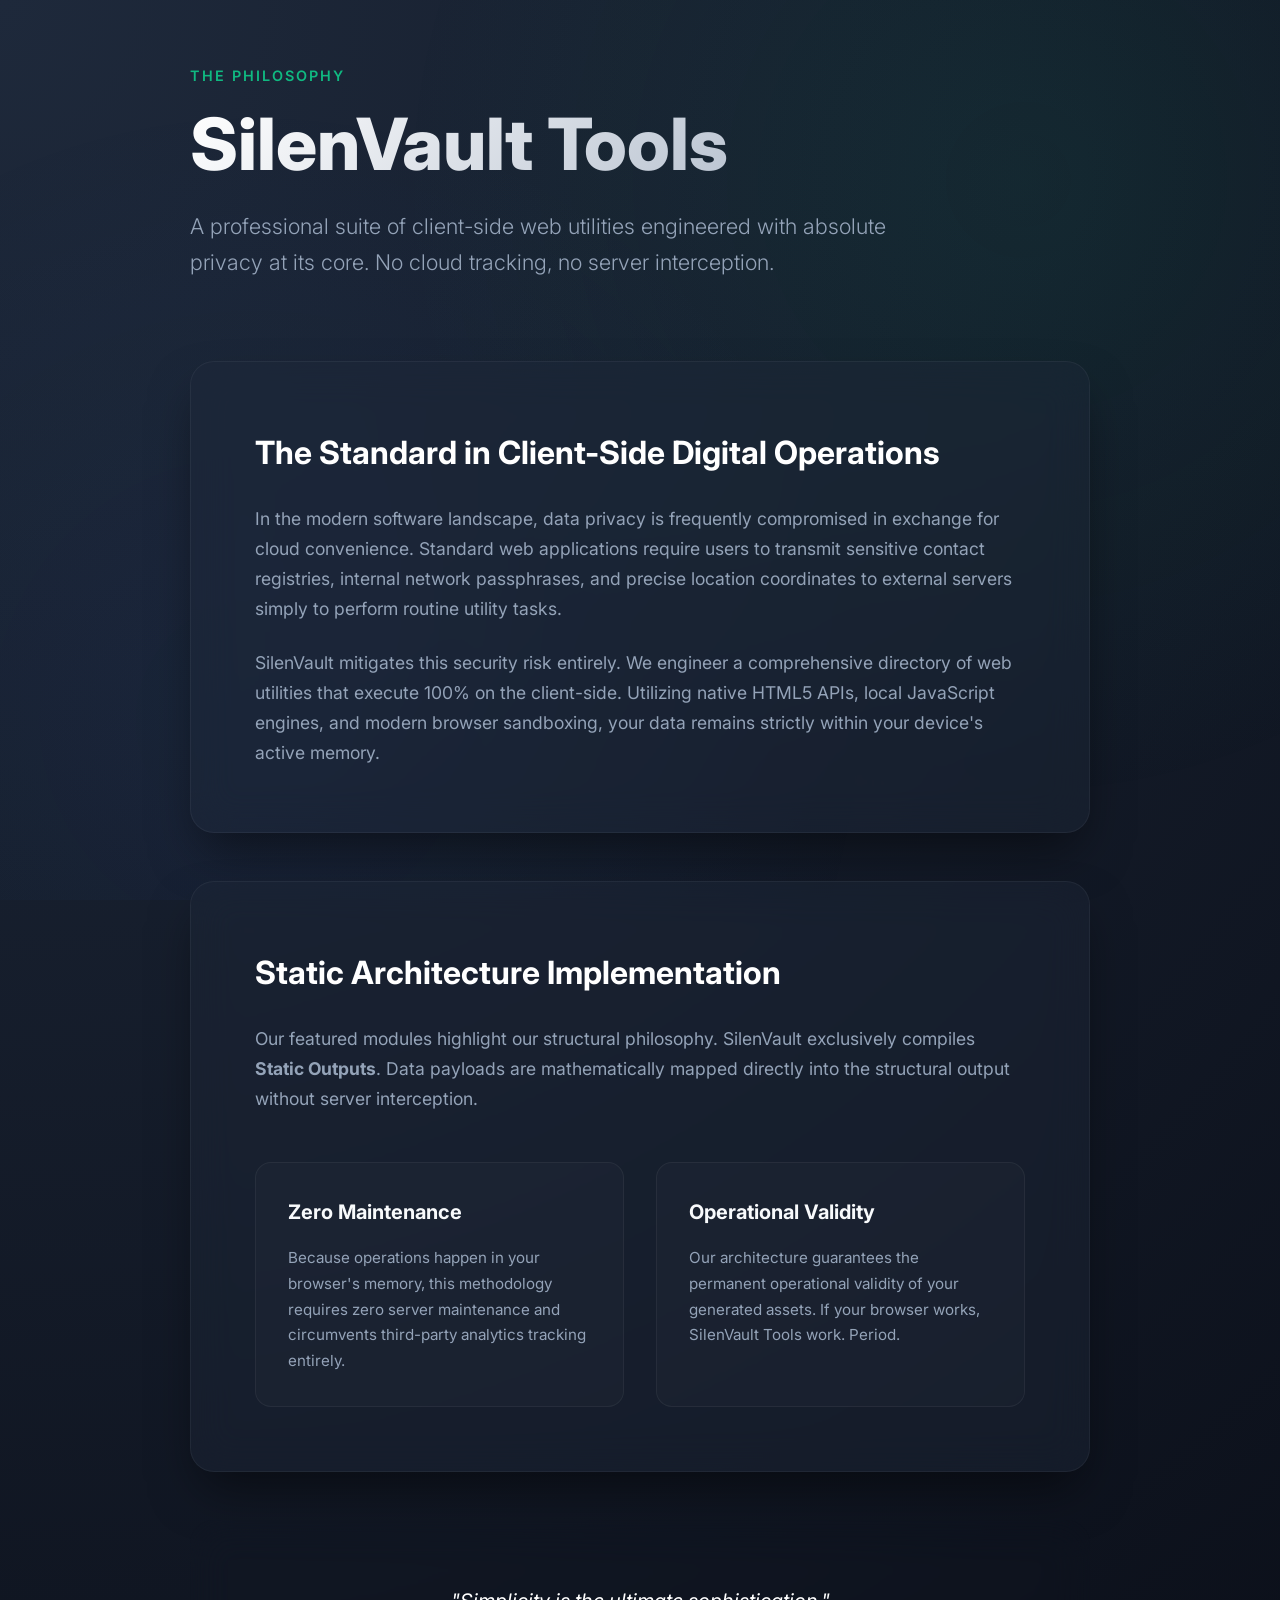
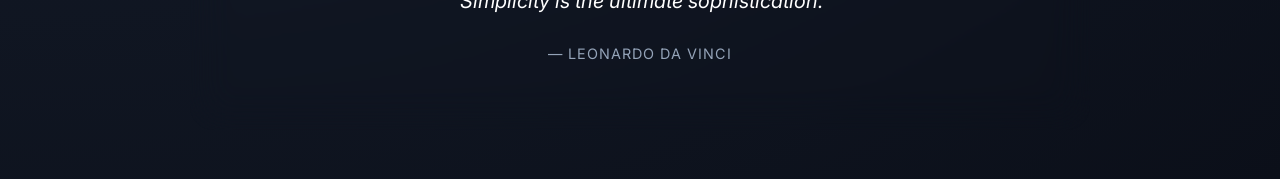
==== tools.silenvault/index.html @ 4b83068c "feat: Replace tool hub with comprehensive About page for tools.silenvault" ====
<!DOCTYPE html>
<html lang="en">
<head>
    <meta charset="UTF-8">
    <meta name="viewport" content="width=device-width, initial-scale=1.0, viewport-fit=cover">
    <title>About SilenVault Tools</title>
    <meta name="description" content="Discover the philosophy and architecture behind SilenVault Tools: Absolute privacy through local client-side processing.">
    <link href="https://fonts.googleapis.com/css2?family=Inter:wght@300;400;600;800&display=swap" rel="stylesheet">
    <style>
        :root {
            --bg-color: #0b0f19;
            --text-primary: #f8fafc;
            --text-secondary: #94a3b8;
            --accent-primary: #10b981;
            --accent-secondary: #3b82f6;
            --card-bg: rgba(30, 41, 59, 0.4);
            --border-color: rgba(255, 255, 255, 0.05);
        }

        * {
            margin: 0;
            padding: 0;
            box-sizing: border-box;
            user-select: none;
        }

        body {
            font-family: 'Inter', sans-serif;
            background-color: var(--bg-color);
            color: var(--text-primary);
            min-height: 100vh;
            padding: env(safe-area-inset-top) 5% env(safe-area-inset-bottom);
            background: radial-gradient(circle at top left, #1e293b, #0b0f19);
            line-height: 1.7;
        }

        .container {
            max-width: 900px;
            margin: 0 auto;
            position: relative;
            z-index: 10;
        }

        header {
            text-align: left;
            margin-bottom: 5rem;
            padding-top: 4rem;
            animation: fadeInDown 1s ease-out;
        }

        .eyebrow {
            color: var(--accent-primary);
            text-transform: uppercase;
            letter-spacing: 2px;
            font-weight: 600;
            font-size: 0.9rem;
            margin-bottom: 1rem;
            display: block;
        }

        h1 {
            font-size: clamp(2.5rem, 6vw, 4.5rem);
            font-weight: 800;
            margin-bottom: 1.5rem;
            line-height: 1.1;
            background: linear-gradient(135deg, #fff, #94a3b8);
            -webkit-background-clip: text;
            -webkit-text-fill-color: transparent;
            background-clip: text;
        }

        .lead-text {
            color: var(--text-secondary);
            font-size: clamp(1.1rem, 2vw, 1.35rem);
            max-width: 750px;
            font-weight: 300;
        }

        .content-section {
            background: var(--card-bg);
            backdrop-filter: blur(20px);
            -webkit-backdrop-filter: blur(20px);
            border: 1px solid var(--border-color);
            border-radius: 24px;
            padding: 4rem;
            margin-bottom: 3rem;
            animation: fadeInUp 1s ease-out 0.2s both;
            box-shadow: 0 25px 50px -12px rgba(0, 0, 0, 0.5);
        }

        .content-section h2 {
            font-size: 2rem;
            margin-bottom: 1.5rem;
            color: #fff;
            display: flex;
            align-items: center;
            gap: 1rem;
        }

        .content-section p {
            color: var(--text-secondary);
            font-size: 1.1rem;
            margin-bottom: 1.5rem;
        }

        .content-section p:last-child {
            margin-bottom: 0;
        }

        .grid-features {
            display: grid;
            grid-template-columns: repeat(auto-fit, minmax(300px, 1fr));
            gap: 2rem;
            margin-top: 3rem;
        }

        .feature-box {
            padding: 2rem;
            background: rgba(255, 255, 255, 0.02);
            border-radius: 16px;
            border: 1px solid var(--border-color);
        }

        .feature-box h3 {
            font-size: 1.25rem;
            margin-bottom: 1rem;
            color: var(--text-primary);
        }

        .feature-box p {
            font-size: 0.95rem;
            color: var(--text-secondary);
        }

        .glow {
            position: fixed;
            top: 0;
            left: 0;
            width: 100vw;
            height: 100vh;
            background: radial-gradient(circle at 80% 20%, rgba(16, 185, 129, 0.08) 0%, transparent 50%),
                        radial-gradient(circle at 20% 80%, rgba(59, 130, 246, 0.05) 0%, transparent 50%);
            pointer-events: none;
            z-index: 0;
        }

        @keyframes fadeInDown {
            from { opacity: 0; transform: translateY(-30px); }
            to { opacity: 1; transform: translateY(0); }
        }
        
        @keyframes fadeInUp {
            from { opacity: 0; transform: translateY(30px); }
            to { opacity: 1; transform: translateY(0); }
        }

        /* Mobile adjustments */
        @media (max-width: 768px) {
            .content-section {
                padding: 2.5rem 1.5rem;
            }
        }
    </style>
</head>
<body>
    <div class="glow"></div>
    
    <div class="container">
        <header>
            <span class="eyebrow">The Philosophy</span>
            <h1>SilenVault Tools</h1>
            <p class="lead-text">A professional suite of client-side web utilities engineered with absolute privacy at its core. No cloud tracking, no server interception.</p>
        </header>

        <main>
            <section class="content-section">
                <h2>The Standard in Client-Side Digital Operations</h2>
                <p>In the modern software landscape, data privacy is frequently compromised in exchange for cloud convenience. Standard web applications require users to transmit sensitive contact registries, internal network passphrases, and precise location coordinates to external servers simply to perform routine utility tasks.</p>
                <p>SilenVault mitigates this security risk entirely. We engineer a comprehensive directory of web utilities that execute 100% on the client-side. Utilizing native HTML5 APIs, local JavaScript engines, and modern browser sandboxing, your data remains strictly within your device's active memory.</p>
            </section>

            <section class="content-section" style="animation-delay: 0.4s;">
                <h2>Static Architecture Implementation</h2>
                <p>Our featured modules highlight our structural philosophy. SilenVault exclusively compiles <strong>Static Outputs</strong>. Data payloads are mathematically mapped directly into the structural output without server interception.</p>
                
                <div class="grid-features">
                    <div class="feature-box">
                        <h3>Zero Maintenance</h3>
                        <p>Because operations happen in your browser's memory, this methodology requires zero server maintenance and circumvents third-party analytics tracking entirely.</p>
                    </div>
                    <div class="feature-box">
                        <h3>Operational Validity</h3>
                        <p>Our architecture guarantees the permanent operational validity of your generated assets. If your browser works, SilenVault Tools work. Period.</p>
                    </div>
                </div>
            </section>

            <section class="content-section" style="animation-delay: 0.6s; text-align: center; background: transparent; border: none; box-shadow: none;">
                <p style="font-style: italic; font-size: 1.25rem; color: #fff;">"Simplicity is the ultimate sophistication."</p>
                <p style="font-size: 0.9rem; margin-top: 0.5rem; text-transform: uppercase; letter-spacing: 1px;">— Leonardo da Vinci</p>
            </section>
        </main>
    </div>
</body>
</html>
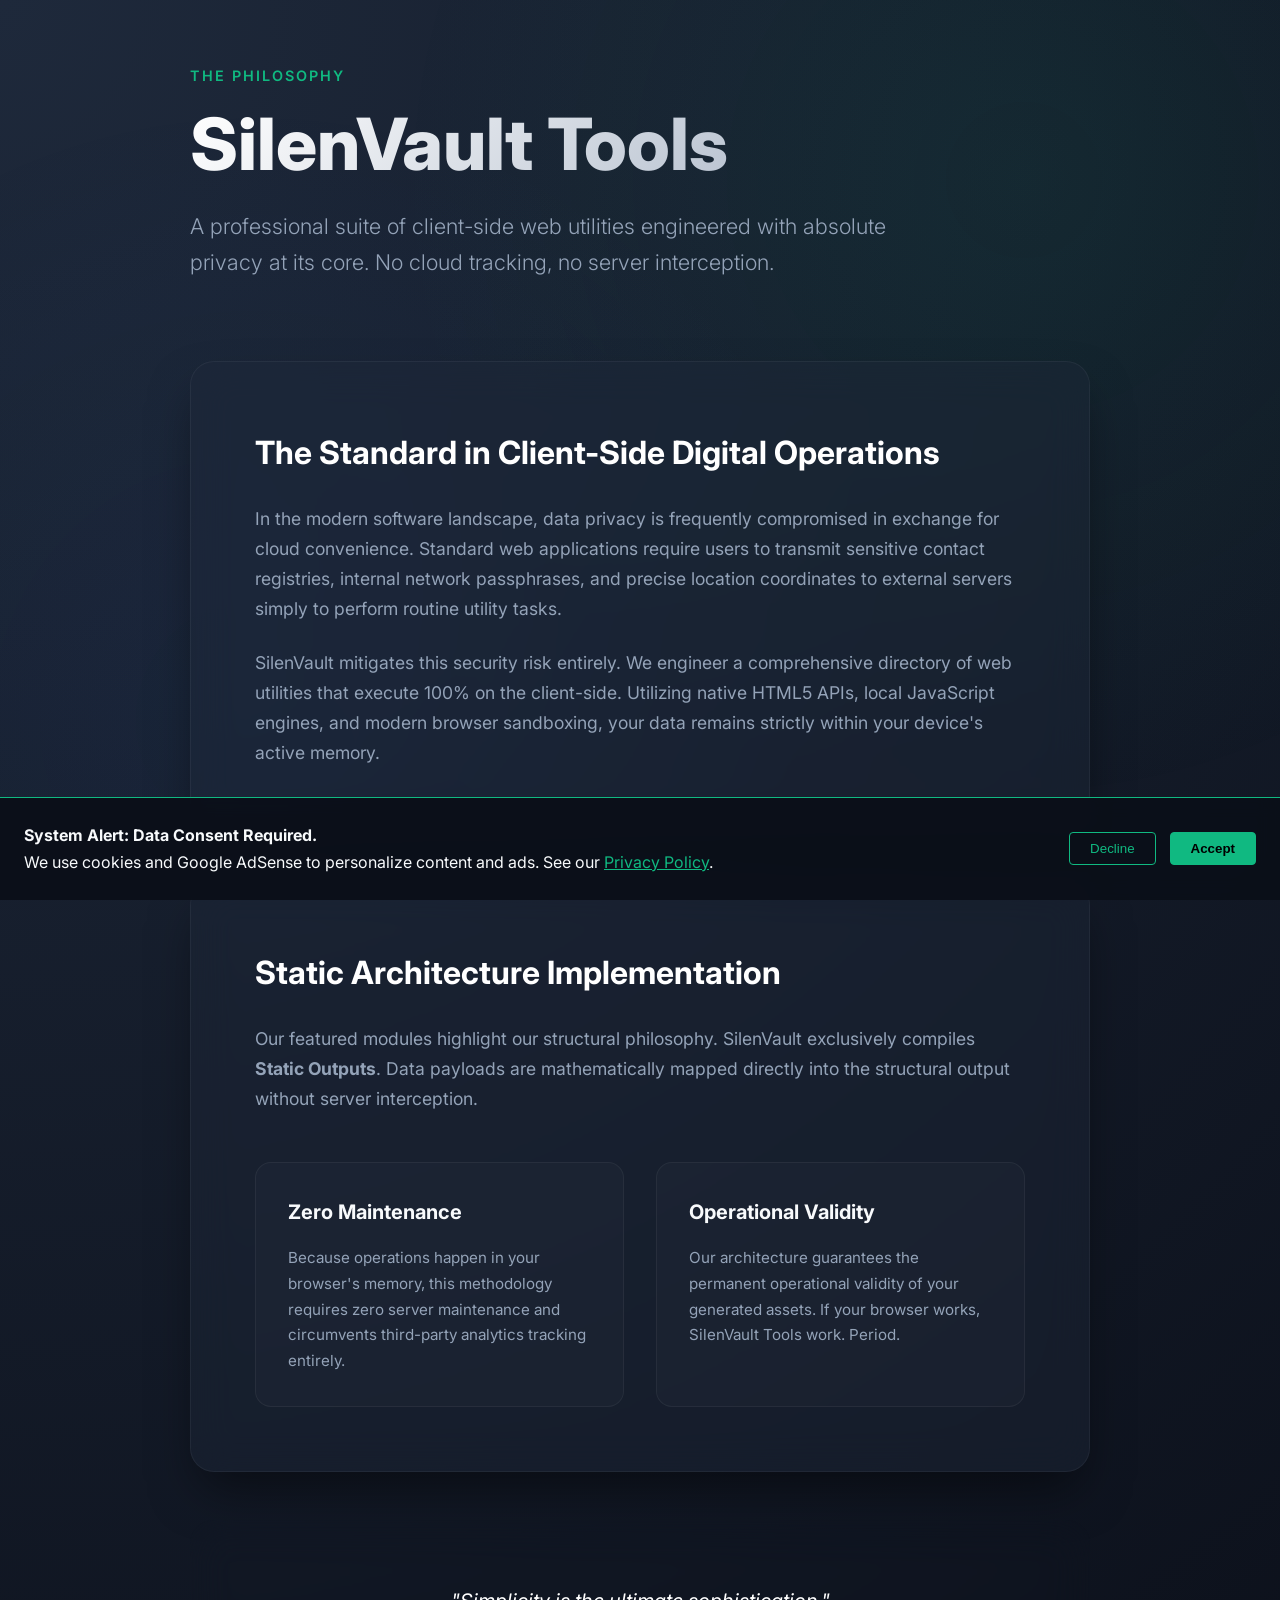
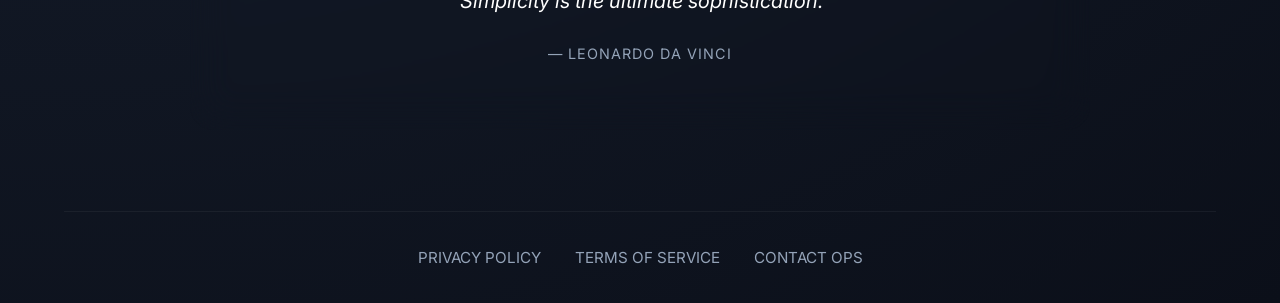
==== commit 74b312f4: "feat: AdSense Compliance and Futuristic Overhaul" ====
--- a/tools.silenvault/index.html
+++ b/tools.silenvault/index.html
@@ -201,5 +201,25 @@
             </section>
         </main>
     </div>
+
+    <!-- AdSense Compliance Footer -->
+    <footer style="margin-top: 5rem; text-align: center; border-top: 1px solid rgba(255, 255, 255, 0.05); padding: 2rem 0; font-family: 'Inter', sans-serif;">
+        <a href="https://silenvault.com/privacy.html" style="color: #94a3b8; text-decoration: none; margin: 0 15px; font-size: 0.95rem; text-transform: uppercase;">Privacy Policy</a>
+        <a href="https://silenvault.com/terms.html" style="color: #94a3b8; text-decoration: none; margin: 0 15px; font-size: 0.95rem; text-transform: uppercase;">Terms of Service</a>
+        <a href="mailto:legal@silenvault.com" style="color: #94a3b8; text-decoration: none; margin: 0 15px; font-size: 0.95rem; text-transform: uppercase;">Contact Ops</a>
+    </footer>
+
+    <!-- Google CMP Mockup -->
+    <div id="cmp-banner" style="position: fixed; bottom: 0; left: 0; width: 100%; background: rgba(11, 15, 25, 0.95); border-top: 1px solid #10b981; padding: 1.5rem; display: flex; justify-content: space-between; align-items: center; z-index: 9999; backdrop-filter: blur(10px); transform: translateY(100%); animation: slideUp 0.5s forwards 1s;">
+        <div style="color: #f8fafc; font-size: 1rem;">
+            <strong>System Alert: Data Consent Required.</strong><br>
+            We use cookies and Google AdSense to personalize content and ads. See our <a href="https://silenvault.com/privacy.html" style="color:#10b981;">Privacy Policy</a>.
+        </div>
+        <div>
+            <button onclick="document.getElementById('cmp-banner').style.display = 'none'" style="background: transparent; border: 1px solid #10b981; color: #10b981; padding: 8px 20px; cursor: pointer; margin-left: 10px; border-radius: 4px;">Decline</button>
+            <button onclick="document.getElementById('cmp-banner').style.display = 'none'" style="background: #10b981; border: 1px solid #10b981; color: #000; padding: 8px 20px; cursor: pointer; margin-left: 10px; font-weight: bold; border-radius: 4px;">Accept</button>
+        </div>
+    </div>
+    <style>@keyframes slideUp { to { transform: translateY(0); } }</style>
 </body>
 </html>
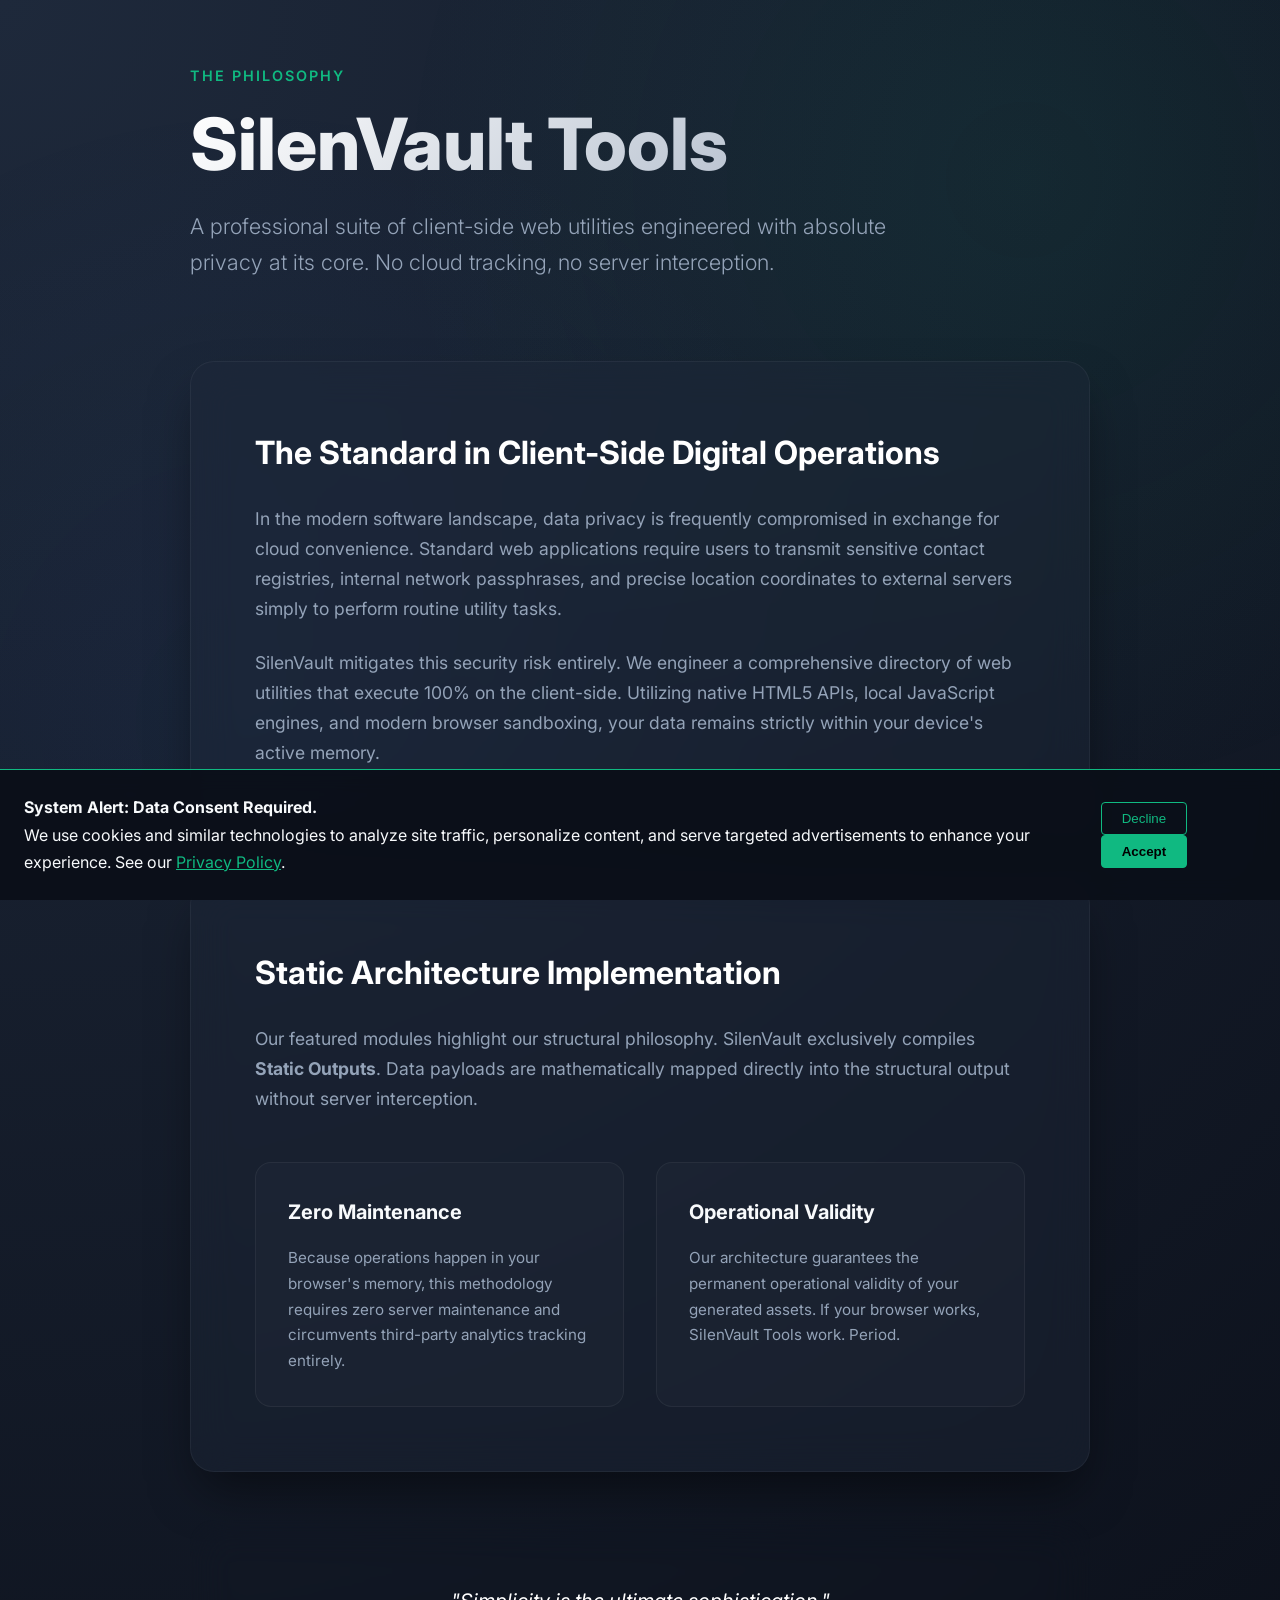
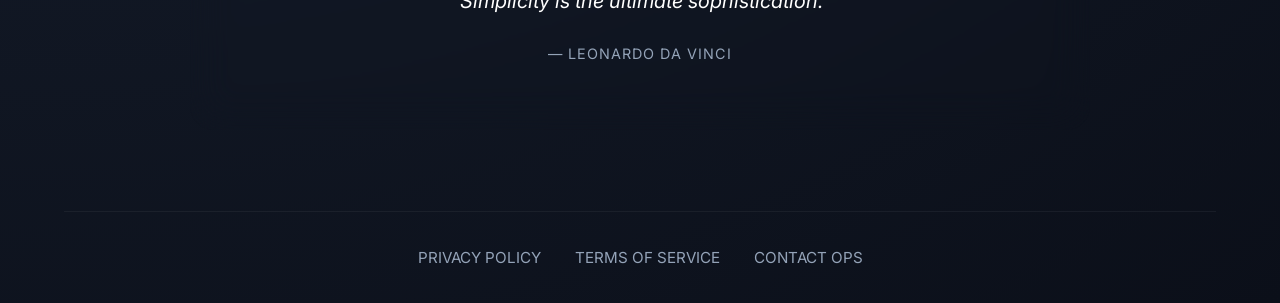
==== commit 7fec7f93: "chore: Update cookie consent wording to professional standard" ====
--- a/tools.silenvault/index.html
+++ b/tools.silenvault/index.html
@@ -213,7 +213,7 @@
     <div id="cmp-banner" style="position: fixed; bottom: 0; left: 0; width: 100%; background: rgba(11, 15, 25, 0.95); border-top: 1px solid #10b981; padding: 1.5rem; display: flex; justify-content: space-between; align-items: center; z-index: 9999; backdrop-filter: blur(10px); transform: translateY(100%); animation: slideUp 0.5s forwards 1s;">
         <div style="color: #f8fafc; font-size: 1rem;">
             <strong>System Alert: Data Consent Required.</strong><br>
-            We use cookies and Google AdSense to personalize content and ads. See our <a href="https://silenvault.com/privacy.html" style="color:#10b981;">Privacy Policy</a>.
+            We use cookies and similar technologies to analyze site traffic, personalize content, and serve targeted advertisements to enhance your experience. See our <a href="https://silenvault.com/privacy.html" style="color:#10b981;">Privacy Policy</a>.
         </div>
         <div>
             <button onclick="document.getElementById('cmp-banner').style.display = 'none'" style="background: transparent; border: 1px solid #10b981; color: #10b981; padding: 8px 20px; cursor: pointer; margin-left: 10px; border-radius: 4px;">Decline</button>
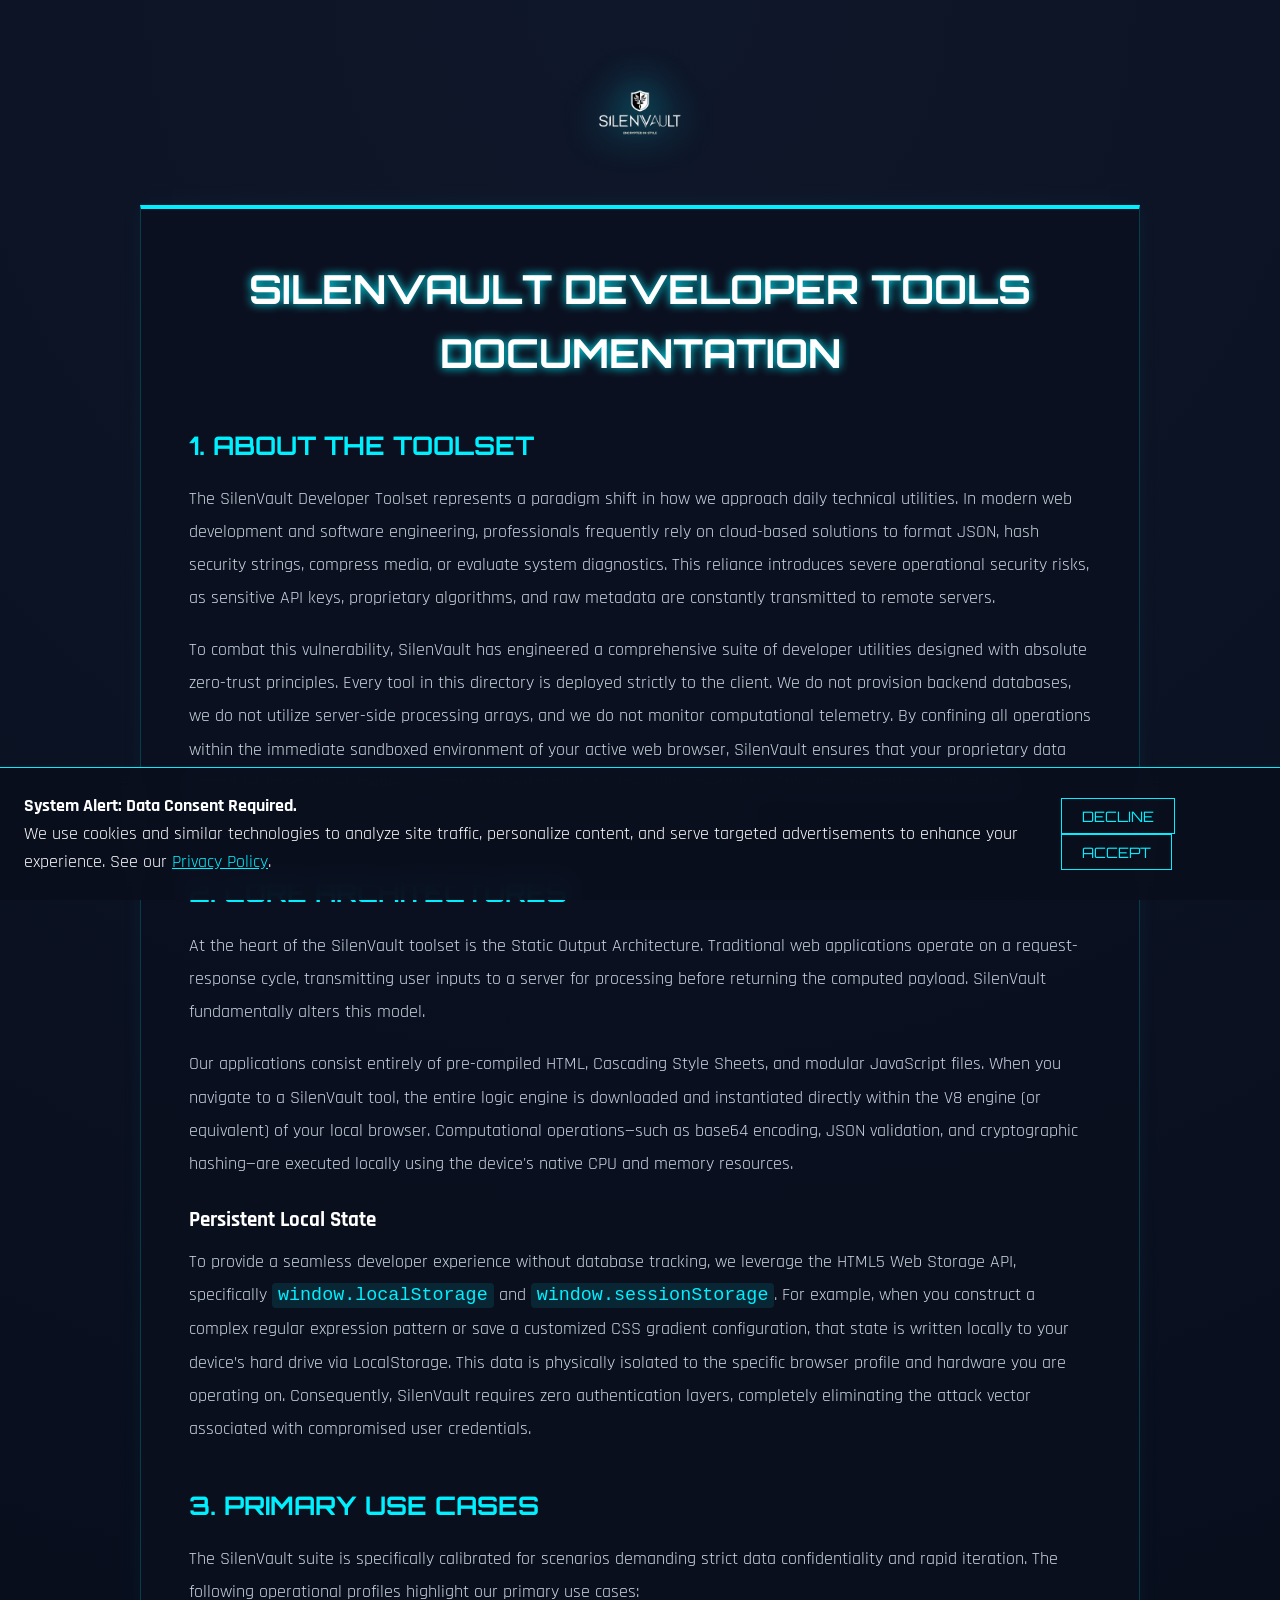
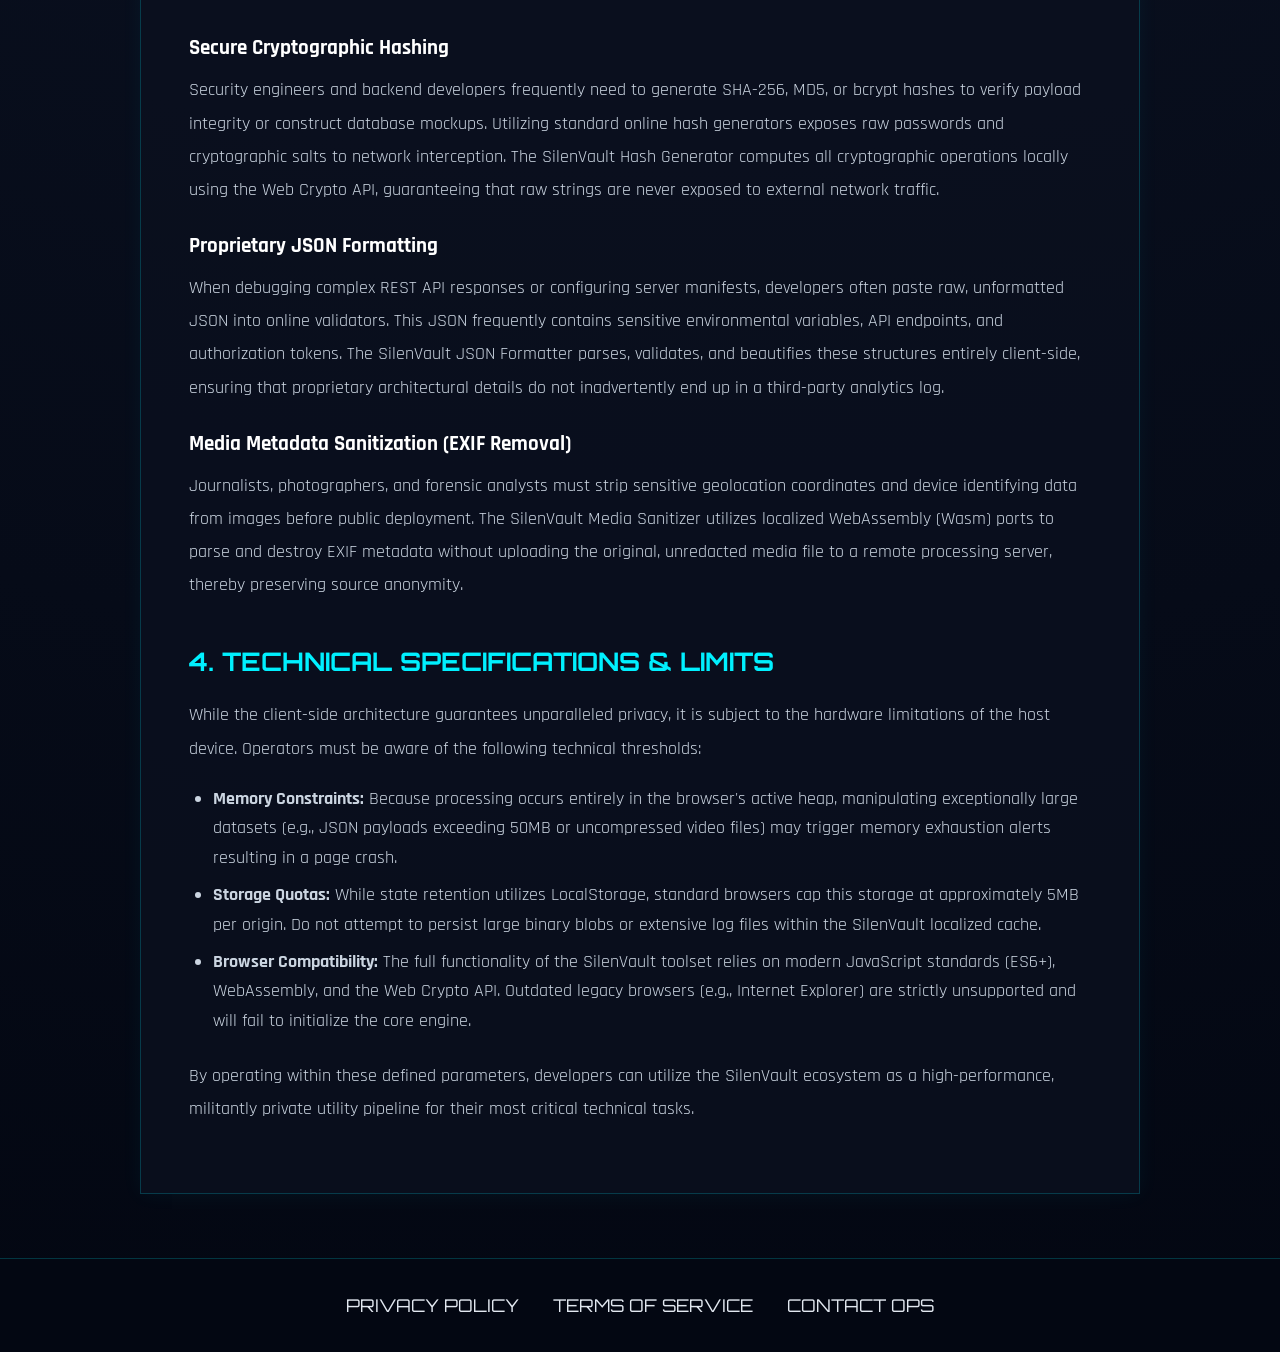
==== commit ce5c08d0: "feat: Add comprehensive technical documentation for tools.silenvault" ====
--- a/tools.silenvault/index.html
+++ b/tools.silenvault/index.html
@@ -3,223 +3,200 @@
 <head>
     <meta charset="UTF-8">
     <meta name="viewport" content="width=device-width, initial-scale=1.0, viewport-fit=cover">
-    <title>About SilenVault Tools</title>
-    <meta name="description" content="Discover the philosophy and architecture behind SilenVault Tools: Absolute privacy through local client-side processing.">
-    <link href="https://fonts.googleapis.com/css2?family=Inter:wght@300;400;600;800&display=swap" rel="stylesheet">
+    <title>SilenVault Tools | Technical Documentation</title>
+    <meta name="description" content="Comprehensive technical documentation for the SilenVault client-side developer utility suite.">
+    <link rel="icon" type="image/webp" href="/assets/img/SILENVAULT_CREST.webp">
+    <link href="https://fonts.googleapis.com/css2?family=Orbitron:wght@400;700;900&family=Rajdhani:wght@300;500;700&display=swap" rel="stylesheet">
     <style>
         :root {
-            --bg-color: #0b0f19;
-            --text-primary: #f8fafc;
-            --text-secondary: #94a3b8;
-            --accent-primary: #10b981;
-            --accent-secondary: #3b82f6;
-            --card-bg: rgba(30, 41, 59, 0.4);
-            --border-color: rgba(255, 255, 255, 0.05);
-        }
-
-        * {
-            margin: 0;
-            padding: 0;
-            box-sizing: border-box;
-            user-select: none;
-        }
-
-        body {
-            font-family: 'Inter', sans-serif;
-            background-color: var(--bg-color);
-            color: var(--text-primary);
+            --bg-color: #030712;
+            --neon-blue: #00f0ff;
+            --text-main: #e2e8f0;
+            --panel-bg: rgba(10, 15, 30, 0.8);
+        }
+        * { margin: 0; padding: 0; box-sizing: border-box; }
+        body { 
+            font-family: 'Rajdhani', sans-serif; 
+            background-color: var(--bg-color); 
+            color: var(--text-main); 
+            line-height: 1.6;
+            background: radial-gradient(circle at top, #0f172a, var(--bg-color));
             min-height: 100vh;
-            padding: env(safe-area-inset-top) 5% env(safe-area-inset-bottom);
-            background: radial-gradient(circle at top left, #1e293b, #0b0f19);
-            line-height: 1.7;
-        }
-
-        .container {
-            max-width: 900px;
-            margin: 0 auto;
-            position: relative;
-            z-index: 10;
-        }
-
-        header {
-            text-align: left;
-            margin-bottom: 5rem;
-            padding-top: 4rem;
-            animation: fadeInDown 1s ease-out;
-        }
-
-        .eyebrow {
-            color: var(--accent-primary);
-            text-transform: uppercase;
-            letter-spacing: 2px;
-            font-weight: 600;
-            font-size: 0.9rem;
-            margin-bottom: 1rem;
-            display: block;
-        }
-
-        h1 {
-            font-size: clamp(2.5rem, 6vw, 4.5rem);
-            font-weight: 800;
-            margin-bottom: 1.5rem;
-            line-height: 1.1;
-            background: linear-gradient(135deg, #fff, #94a3b8);
-            -webkit-background-clip: text;
-            -webkit-text-fill-color: transparent;
-            background-clip: text;
-        }
-
-        .lead-text {
-            color: var(--text-secondary);
-            font-size: clamp(1.1rem, 2vw, 1.35rem);
-            max-width: 750px;
-            font-weight: 300;
-        }
-
-        .content-section {
-            background: var(--card-bg);
-            backdrop-filter: blur(20px);
-            -webkit-backdrop-filter: blur(20px);
-            border: 1px solid var(--border-color);
-            border-radius: 24px;
-            padding: 4rem;
-            margin-bottom: 3rem;
-            animation: fadeInUp 1s ease-out 0.2s both;
-            box-shadow: 0 25px 50px -12px rgba(0, 0, 0, 0.5);
-        }
-
-        .content-section h2 {
-            font-size: 2rem;
-            margin-bottom: 1.5rem;
-            color: #fff;
             display: flex;
-            align-items: center;
-            gap: 1rem;
-        }
-
-        .content-section p {
-            color: var(--text-secondary);
-            font-size: 1.1rem;
-            margin-bottom: 1.5rem;
-        }
-
-        .content-section p:last-child {
-            margin-bottom: 0;
-        }
-
-        .grid-features {
-            display: grid;
-            grid-template-columns: repeat(auto-fit, minmax(300px, 1fr));
-            gap: 2rem;
-            margin-top: 3rem;
-        }
-
-        .feature-box {
-            padding: 2rem;
-            background: rgba(255, 255, 255, 0.02);
-            border-radius: 16px;
-            border: 1px solid var(--border-color);
-        }
-
-        .feature-box h3 {
-            font-size: 1.25rem;
-            margin-bottom: 1rem;
-            color: var(--text-primary);
-        }
-
-        .feature-box p {
-            font-size: 0.95rem;
-            color: var(--text-secondary);
-        }
-
-        .glow {
-            position: fixed;
-            top: 0;
-            left: 0;
-            width: 100vw;
-            height: 100vh;
-            background: radial-gradient(circle at 80% 20%, rgba(16, 185, 129, 0.08) 0%, transparent 50%),
-                        radial-gradient(circle at 20% 80%, rgba(59, 130, 246, 0.05) 0%, transparent 50%);
-            pointer-events: none;
-            z-index: 0;
-        }
-
-        @keyframes fadeInDown {
-            from { opacity: 0; transform: translateY(-30px); }
-            to { opacity: 1; transform: translateY(0); }
-        }
+            flex-direction: column;
+        }
+        header { text-align: center; padding: 4rem 2rem 2rem 2rem; }
+        .brand-logo { max-height: 100px; filter: drop-shadow(0 0 20px var(--neon-blue)); }
         
-        @keyframes fadeInUp {
-            from { opacity: 0; transform: translateY(30px); }
-            to { opacity: 1; transform: translateY(0); }
-        }
-
-        /* Mobile adjustments */
-        @media (max-width: 768px) {
-            .content-section {
-                padding: 2.5rem 1.5rem;
-            }
-        }
+        /* Documentation Container */
+        .sv-docs-container {
+            max-width: 1000px; 
+            margin: 0 auto 4rem auto; 
+            padding: 3rem;
+            background: var(--panel-bg);
+            border: 1px solid rgba(0, 240, 255, 0.2);
+            box-shadow: 0 0 20px rgba(0, 240, 255, 0.05);
+            border-top: 4px solid var(--neon-blue);
+        }
+        
+        .sv-docs-container h1 { 
+            font-family: 'Orbitron', sans-serif; 
+            color: #fff; 
+            font-size: 2.5rem; 
+            text-transform: uppercase; 
+            margin-bottom: 2rem; 
+            text-shadow: 0 0 10px var(--neon-blue); 
+            text-align: center;
+        }
+        .sv-docs-container h2 { 
+            font-family: 'Orbitron', sans-serif; 
+            color: var(--neon-blue); 
+            margin-top: 2.5rem; 
+            margin-bottom: 1rem; 
+            text-transform: uppercase; 
+            font-size: 1.6rem; 
+        }
+        .sv-docs-container h3 { 
+            font-size: 1.3rem; 
+            color: #fff; 
+            margin-top: 1.5rem; 
+            margin-bottom: 0.5rem; 
+        }
+        .sv-docs-container p { 
+            font-size: 1.15rem; 
+            margin-bottom: 1.2rem; 
+            color: #cbd5e1; 
+            line-height: 1.8;
+        }
+        .sv-docs-container ul { 
+            margin-bottom: 1.5rem; 
+            padding-left: 1.5rem; 
+        }
+        .sv-docs-container li { 
+            font-size: 1.15rem; 
+            margin-bottom: 0.5rem; 
+            color: #cbd5e1; 
+        }
+        .sv-docs-container code {
+            background: rgba(0, 240, 255, 0.1);
+            color: #00f0ff;
+            padding: 2px 6px;
+            border-radius: 4px;
+            font-family: monospace;
+        }
+
+        /* Footer */
+        footer { 
+            margin-top: auto; 
+            text-align: center; 
+            border-top: 1px solid rgba(0, 240, 255, 0.2); 
+            padding: 2rem 0; 
+            background: var(--bg-color); 
+        }
+        footer a { 
+            color: var(--text-main); 
+            text-decoration: none; 
+            margin: 0 15px; 
+            font-size: 1.1rem; 
+            text-transform: uppercase; 
+            transition: color 0.3s; 
+            font-family: 'Orbitron', sans-serif;
+        }
+        footer a:hover { color: var(--neon-blue); text-shadow: 0 0 8px var(--neon-blue); }
+
+        /* CMP Banner */
+        #cmp-banner { 
+            position: fixed; 
+            bottom: 0; 
+            left: 0; 
+            width: 100%; 
+            background: rgba(10, 15, 30, 0.95); 
+            border-top: 1px solid var(--neon-blue); 
+            padding: 1.5rem; 
+            display: flex; 
+            justify-content: space-between; 
+            align-items: center; 
+            z-index: 9999; 
+            backdrop-filter: blur(10px); 
+        }
+        .cmp-text { color: #fff; font-size: 1.1rem; }
+        .cmp-buttons button { 
+            background: transparent; 
+            border: 1px solid var(--neon-blue); 
+            color: var(--neon-blue); 
+            padding: 8px 20px; 
+            font-family: 'Orbitron', sans-serif; 
+            font-size: 0.9rem; 
+            cursor: pointer; 
+            margin-left: 10px; 
+            text-transform: uppercase; 
+            transition: all 0.2s; 
+        }
+        .cmp-buttons button:hover { background: var(--neon-blue); color: #000; box-shadow: 0 0 15px var(--neon-blue); }
     </style>
 </head>
 <body>
-    <div class="glow"></div>
-    
-    <div class="container">
-        <header>
-            <span class="eyebrow">The Philosophy</span>
-            <h1>SilenVault Tools</h1>
-            <p class="lead-text">A professional suite of client-side web utilities engineered with absolute privacy at its core. No cloud tracking, no server interception.</p>
-        </header>
-
-        <main>
-            <section class="content-section">
-                <h2>The Standard in Client-Side Digital Operations</h2>
-                <p>In the modern software landscape, data privacy is frequently compromised in exchange for cloud convenience. Standard web applications require users to transmit sensitive contact registries, internal network passphrases, and precise location coordinates to external servers simply to perform routine utility tasks.</p>
-                <p>SilenVault mitigates this security risk entirely. We engineer a comprehensive directory of web utilities that execute 100% on the client-side. Utilizing native HTML5 APIs, local JavaScript engines, and modern browser sandboxing, your data remains strictly within your device's active memory.</p>
-            </section>
-
-            <section class="content-section" style="animation-delay: 0.4s;">
-                <h2>Static Architecture Implementation</h2>
-                <p>Our featured modules highlight our structural philosophy. SilenVault exclusively compiles <strong>Static Outputs</strong>. Data payloads are mathematically mapped directly into the structural output without server interception.</p>
-                
-                <div class="grid-features">
-                    <div class="feature-box">
-                        <h3>Zero Maintenance</h3>
-                        <p>Because operations happen in your browser's memory, this methodology requires zero server maintenance and circumvents third-party analytics tracking entirely.</p>
-                    </div>
-                    <div class="feature-box">
-                        <h3>Operational Validity</h3>
-                        <p>Our architecture guarantees the permanent operational validity of your generated assets. If your browser works, SilenVault Tools work. Period.</p>
-                    </div>
-                </div>
-            </section>
-
-            <section class="content-section" style="animation-delay: 0.6s; text-align: center; background: transparent; border: none; box-shadow: none;">
-                <p style="font-style: italic; font-size: 1.25rem; color: #fff;">"Simplicity is the ultimate sophistication."</p>
-                <p style="font-size: 0.9rem; margin-top: 0.5rem; text-transform: uppercase; letter-spacing: 1px;">— Leonardo da Vinci</p>
-            </section>
-        </main>
-    </div>
-
-    <!-- AdSense Compliance Footer -->
-    <footer style="margin-top: 5rem; text-align: center; border-top: 1px solid rgba(255, 255, 255, 0.05); padding: 2rem 0; font-family: 'Inter', sans-serif;">
-        <a href="https://silenvault.com/privacy.html" style="color: #94a3b8; text-decoration: none; margin: 0 15px; font-size: 0.95rem; text-transform: uppercase;">Privacy Policy</a>
-        <a href="https://silenvault.com/terms.html" style="color: #94a3b8; text-decoration: none; margin: 0 15px; font-size: 0.95rem; text-transform: uppercase;">Terms of Service</a>
-        <a href="mailto:legal@silenvault.com" style="color: #94a3b8; text-decoration: none; margin: 0 15px; font-size: 0.95rem; text-transform: uppercase;">Contact Ops</a>
+    <header>
+        <a href="https://silenvault.com">
+            <img src="/assets/img/SILENVAULT_LOGO.webp" alt="SilenVault Logo" class="brand-logo">
+        </a>
+    </header>
+
+    <main class="sv-docs-container">
+        <h1>SilenVault Developer Tools Documentation</h1>
+        
+        <section>
+            <h2>1. About the Toolset</h2>
+            <p>The SilenVault Developer Toolset represents a paradigm shift in how we approach daily technical utilities. In modern web development and software engineering, professionals frequently rely on cloud-based solutions to format JSON, hash security strings, compress media, or evaluate system diagnostics. This reliance introduces severe operational security risks, as sensitive API keys, proprietary algorithms, and raw metadata are constantly transmitted to remote servers.</p>
+            <p>To combat this vulnerability, SilenVault has engineered a comprehensive suite of developer utilities designed with absolute zero-trust principles. Every tool in this directory is deployed strictly to the client. We do not provision backend databases, we do not utilize server-side processing arrays, and we do not monitor computational telemetry. By confining all operations within the immediate sandboxed environment of your active web browser, SilenVault ensures that your proprietary data cannot be intercepted, logged, or compromised during routine utility operations. This documentation outlines the architectural foundation and operational limitations of the SilenVault toolset.</p>
+        </section>
+
+        <section>
+            <h2>2. Core Architectures</h2>
+            <p>At the heart of the SilenVault toolset is the Static Output Architecture. Traditional web applications operate on a request-response cycle, transmitting user inputs to a server for processing before returning the computed payload. SilenVault fundamentally alters this model.</p>
+            <p>Our applications consist entirely of pre-compiled HTML, Cascading Style Sheets, and modular JavaScript files. When you navigate to a SilenVault tool, the entire logic engine is downloaded and instantiated directly within the V8 engine (or equivalent) of your local browser. Computational operations—such as base64 encoding, JSON validation, and cryptographic hashing—are executed locally using the device's native CPU and memory resources.</p>
+            <h3>Persistent Local State</h3>
+            <p>To provide a seamless developer experience without database tracking, we leverage the HTML5 Web Storage API, specifically <code>window.localStorage</code> and <code>window.sessionStorage</code>. For example, when you construct a complex regular expression pattern or save a customized CSS gradient configuration, that state is written locally to your device’s hard drive via LocalStorage. This data is physically isolated to the specific browser profile and hardware you are operating on. Consequently, SilenVault requires zero authentication layers, completely eliminating the attack vector associated with compromised user credentials.</p>
+        </section>
+
+        <section>
+            <h2>3. Primary Use Cases</h2>
+            <p>The SilenVault suite is specifically calibrated for scenarios demanding strict data confidentiality and rapid iteration. The following operational profiles highlight our primary use cases:</p>
+            <h3>Secure Cryptographic Hashing</h3>
+            <p>Security engineers and backend developers frequently need to generate SHA-256, MD5, or bcrypt hashes to verify payload integrity or construct database mockups. Utilizing standard online hash generators exposes raw passwords and cryptographic salts to network interception. The SilenVault Hash Generator computes all cryptographic operations locally using the Web Crypto API, guaranteeing that raw strings are never exposed to external network traffic.</p>
+            <h3>Proprietary JSON Formatting</h3>
+            <p>When debugging complex REST API responses or configuring server manifests, developers often paste raw, unformatted JSON into online validators. This JSON frequently contains sensitive environmental variables, API endpoints, and authorization tokens. The SilenVault JSON Formatter parses, validates, and beautifies these structures entirely client-side, ensuring that proprietary architectural details do not inadvertently end up in a third-party analytics log.</p>
+            <h3>Media Metadata Sanitization (EXIF Removal)</h3>
+            <p>Journalists, photographers, and forensic analysts must strip sensitive geolocation coordinates and device identifying data from images before public deployment. The SilenVault Media Sanitizer utilizes localized WebAssembly (Wasm) ports to parse and destroy EXIF metadata without uploading the original, unredacted media file to a remote processing server, thereby preserving source anonymity.</p>
+        </section>
+
+        <section>
+            <h2>4. Technical Specifications & Limits</h2>
+            <p>While the client-side architecture guarantees unparalleled privacy, it is subject to the hardware limitations of the host device. Operators must be aware of the following technical thresholds:</p>
+            <ul>
+                <li><strong>Memory Constraints:</strong> Because processing occurs entirely in the browser's active heap, manipulating exceptionally large datasets (e.g., JSON payloads exceeding 50MB or uncompressed video files) may trigger memory exhaustion alerts resulting in a page crash.</li>
+                <li><strong>Storage Quotas:</strong> While state retention utilizes LocalStorage, standard browsers cap this storage at approximately 5MB per origin. Do not attempt to persist large binary blobs or extensive log files within the SilenVault localized cache.</li>
+                <li><strong>Browser Compatibility:</strong> The full functionality of the SilenVault toolset relies on modern JavaScript standards (ES6+), WebAssembly, and the Web Crypto API. Outdated legacy browsers (e.g., Internet Explorer) are strictly unsupported and will fail to initialize the core engine.</li>
+            </ul>
+            <p>By operating within these defined parameters, developers can utilize the SilenVault ecosystem as a high-performance, militantly private utility pipeline for their most critical technical tasks.</p>
+        </section>
+    </main>
+
+    <footer>
+        <a href="https://silenvault.com/privacy.html">Privacy Policy</a>
+        <a href="https://silenvault.com/terms.html">Terms of Service</a>
+        <a href="mailto:legal@silenvault.com">Contact Ops</a>
     </footer>
 
-    <!-- Google CMP Mockup -->
-    <div id="cmp-banner" style="position: fixed; bottom: 0; left: 0; width: 100%; background: rgba(11, 15, 25, 0.95); border-top: 1px solid #10b981; padding: 1.5rem; display: flex; justify-content: space-between; align-items: center; z-index: 9999; backdrop-filter: blur(10px); transform: translateY(100%); animation: slideUp 0.5s forwards 1s;">
-        <div style="color: #f8fafc; font-size: 1rem;">
+    <div id="cmp-banner">
+        <div class="cmp-text">
             <strong>System Alert: Data Consent Required.</strong><br>
-            We use cookies and similar technologies to analyze site traffic, personalize content, and serve targeted advertisements to enhance your experience. See our <a href="https://silenvault.com/privacy.html" style="color:#10b981;">Privacy Policy</a>.
+            We use cookies and similar technologies to analyze site traffic, personalize content, and serve targeted advertisements to enhance your experience. See our <a href="https://silenvault.com/privacy.html" style="color:var(--neon-blue);">Privacy Policy</a>.
         </div>
-        <div>
-            <button onclick="document.getElementById('cmp-banner').style.display = 'none'" style="background: transparent; border: 1px solid #10b981; color: #10b981; padding: 8px 20px; cursor: pointer; margin-left: 10px; border-radius: 4px;">Decline</button>
-            <button onclick="document.getElementById('cmp-banner').style.display = 'none'" style="background: #10b981; border: 1px solid #10b981; color: #000; padding: 8px 20px; cursor: pointer; margin-left: 10px; font-weight: bold; border-radius: 4px;">Accept</button>
+        <div class="cmp-buttons">
+            <button onclick="document.getElementById('cmp-banner').style.display='none'">Decline</button>
+            <button onclick="document.getElementById('cmp-banner').style.display='none'">Accept</button>
         </div>
     </div>
-    <style>@keyframes slideUp { to { transform: translateY(0); } }</style>
 </body>
 </html>
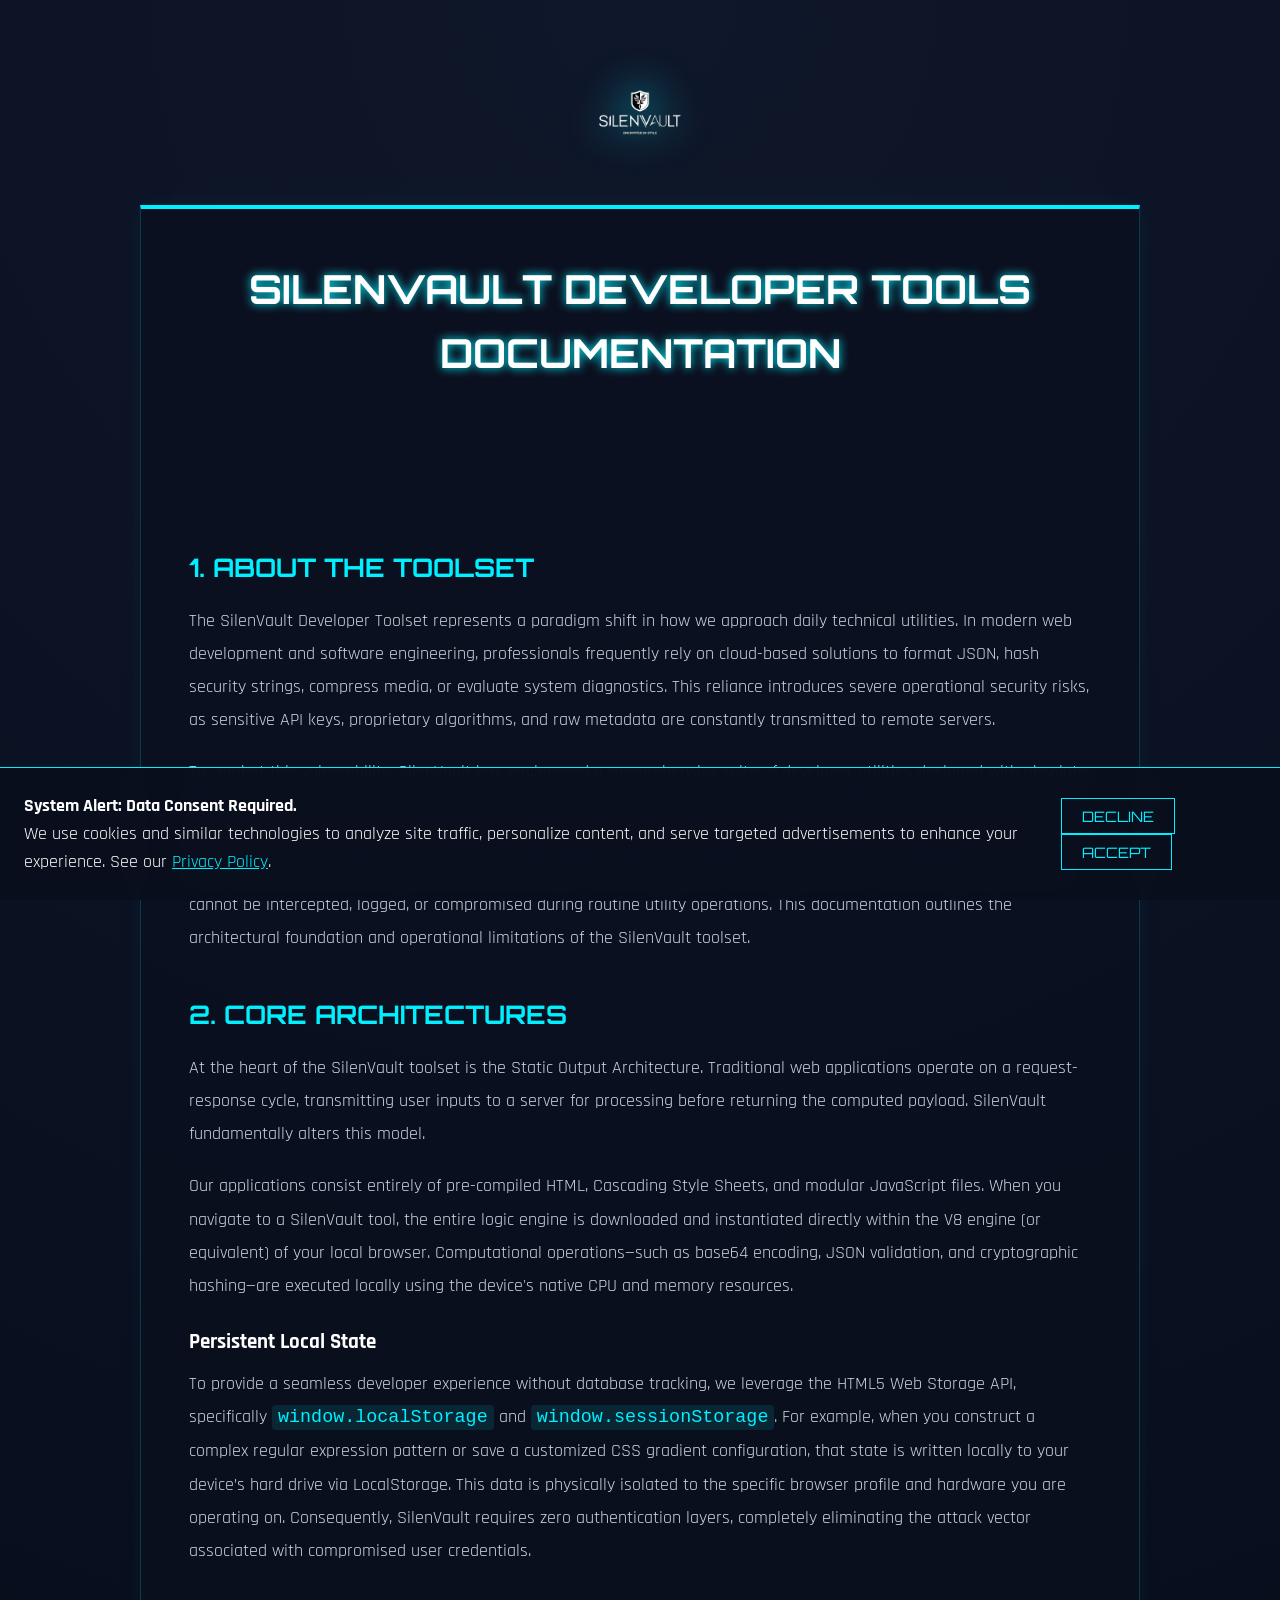
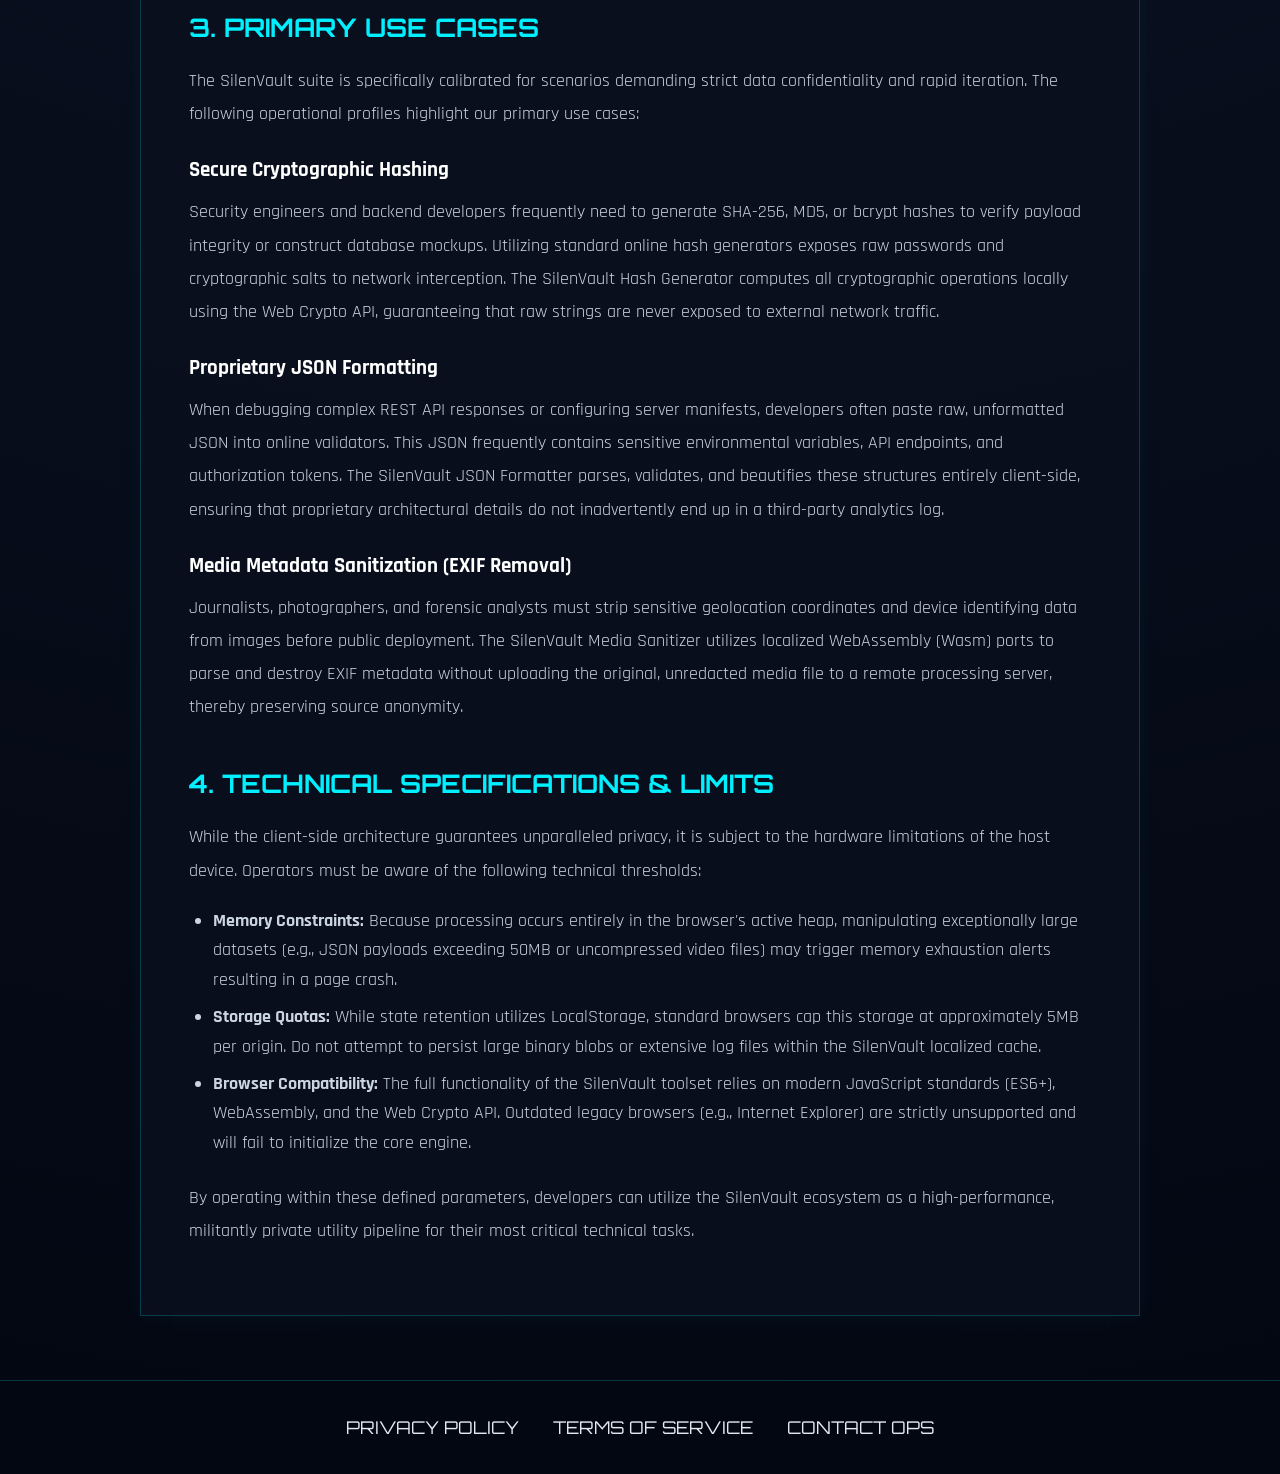
==== commit fb412ef2: "feat: Implement First-Party Fallback Architecture and strict layout footprint" ====
--- a/tools.silenvault/index.html
+++ b/tools.silenvault/index.html
@@ -145,6 +145,9 @@
     <main class="sv-docs-container">
         <h1>SilenVault Developer Tools Documentation</h1>
         
+        <!-- Ad Space -->
+        <div class="ad-container" style="min-height: 90px; width: 100%; margin: 2rem 0; display: flex; align-items: center; justify-content: center;"></div>
+        
         <section>
             <h2>1. About the Toolset</h2>
             <p>The SilenVault Developer Toolset represents a paradigm shift in how we approach daily technical utilities. In modern web development and software engineering, professionals frequently rely on cloud-based solutions to format JSON, hash security strings, compress media, or evaluate system diagnostics. This reliance introduces severe operational security risks, as sensitive API keys, proprietary algorithms, and raw metadata are constantly transmitted to remote servers.</p>
@@ -194,9 +197,71 @@
             We use cookies and similar technologies to analyze site traffic, personalize content, and serve targeted advertisements to enhance your experience. See our <a href="https://silenvault.com/privacy.html" style="color:var(--neon-blue);">Privacy Policy</a>.
         </div>
         <div class="cmp-buttons">
-            <button onclick="document.getElementById('cmp-banner').style.display='none'">Decline</button>
-            <button onclick="document.getElementById('cmp-banner').style.display='none'">Accept</button>
+            <button onclick="dismissCmp()">Decline</button>
+            <button onclick="acceptCookies()">Accept</button>
         </div>
     </div>
+    <script>
+        // OpsCode Standard: Consent-Gated Ad Loading & First-Party Fallback
+        function loadAdSense() {
+            try {
+                const script = document.createElement('script');
+                script.src = "https://pagead2.googlesyndication.com/pagead/js/adsbygoogle.js?client=ca-pub-5449371042798610";
+                script.async = true;
+                script.crossOrigin = "anonymous";
+                document.head.appendChild(script);
+                console.log("SilenVault Ops: AdSense Initialized.");
+            } catch (e) {
+                console.warn("SilenVault Ops: AdSense failed to initialize.", e);
+            }
+        }
+
+        function loadFirstPartyFallback() {
+            try {
+                const adContainers = document.querySelectorAll('.ad-container');
+                adContainers.forEach(container => {
+                    container.innerHTML = '<a href="https://store.silenvault.com" style="display:block; width:100%; height:100%; background:rgba(10, 15, 30, 0.8); border:1px solid #00f0ff; color:#00f0ff; display:flex; align-items:center; justify-content:center; text-decoration:none; font-family:Orbitron, sans-serif; font-size: 1.2rem; letter-spacing: 1px;">[ SUPPORT SILENVAULT - VISIT STORE ]</a>';
+                });
+                console.log("SilenVault Ops: First-Party Fallback Engaged.");
+            } catch (e) {
+                console.error("SilenVault Ops: Fallback injection failed.", e);
+            }
+        }
+
+        function acceptCookies() {
+            try {
+                document.getElementById('cmp-banner').style.display = 'none';
+                localStorage.setItem('sv_cookie_consent', 'true');
+                loadAdSense(); // Only load ads NOW
+            } catch(e) {
+                console.error("Storage error:", e);
+            }
+        }
+
+        function dismissCmp() {
+            try {
+                document.getElementById('cmp-banner').style.display = 'none';
+                localStorage.setItem('sv_cookie_consent', 'false');
+                loadFirstPartyFallback(); // Inject fallback if declined
+            } catch(e) {
+                console.error("Storage error:", e);
+            }
+        }
+
+        // On page load, check if already accepted or declined
+        try {
+            const consent = localStorage.getItem('sv_cookie_consent');
+            if(consent === 'true') {
+                document.getElementById('cmp-banner').style.display = 'none';
+                loadAdSense();
+            } else if (consent === 'false') {
+                document.getElementById('cmp-banner').style.display = 'none';
+                loadFirstPartyFallback();
+            }
+        } catch(e) {
+            console.warn("SilenVault Ops: LocalStorage blocked. Engaging fallback.", e);
+            loadFirstPartyFallback();
+        }
+    </script>
 </body>
 </html>
